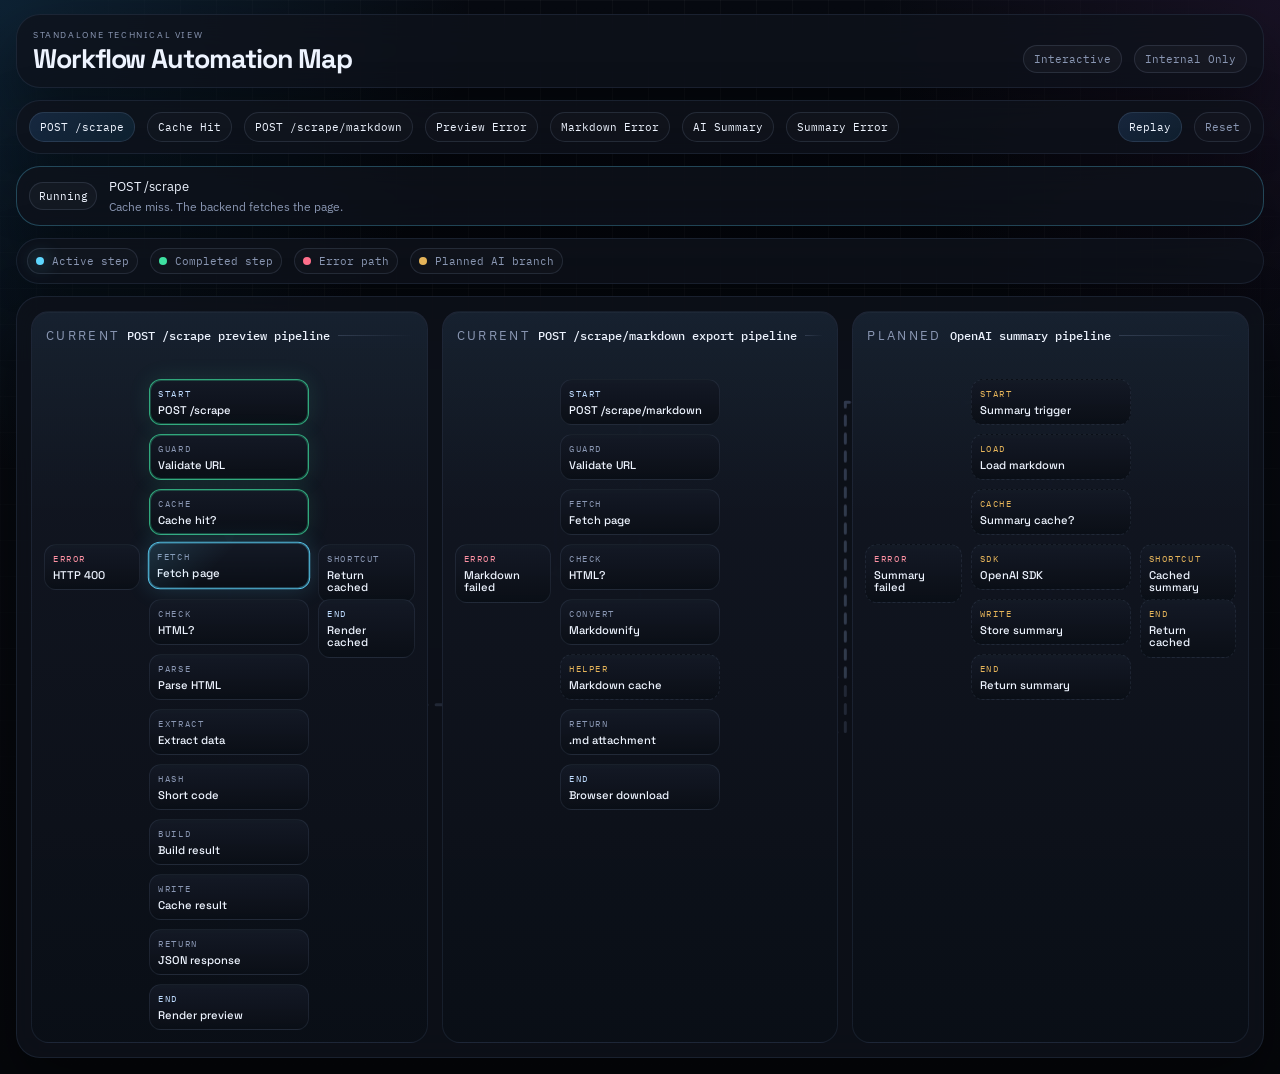
==== technical-workflow/index.html @ 8f66e0b2 "feat: add standalone technical workflow visualisation page" ====
<!DOCTYPE html>
<html lang="en">
<head>
  <meta charset="UTF-8">
  <meta name="viewport" content="width=device-width, initial-scale=1.0">
  <title>Workflow Automation Map</title>
  <link rel="preconnect" href="https://fonts.googleapis.com">
  <link rel="preconnect" href="https://fonts.gstatic.com" crossorigin>
  <link href="https://fonts.googleapis.com/css2?family=IBM+Plex+Mono:wght@400;500&family=IBM+Plex+Sans:wght@400;500;600&family=Space+Grotesk:wght@500;700&display=swap" rel="stylesheet">
  <link rel="stylesheet" href="./workflow.css">
</head>
<body>
  <div class="page-shell">
    <header class="page-header">
      <div>
        <p class="eyebrow">Standalone technical view</p>
        <h1>Workflow Automation Map</h1>
      </div>
      <div class="header-chips">
        <span class="header-chip">Interactive</span>
        <span class="header-chip">Internal Only</span>
      </div>
    </header>

    <section class="control-bar">
      <div class="scenario-group">
        <button class="scenario-button is-selected" data-scenario="preview-miss">POST /scrape</button>
        <button class="scenario-button" data-scenario="preview-hit">Cache Hit</button>
        <button class="scenario-button" data-scenario="markdown-success">POST /scrape/markdown</button>
        <button class="scenario-button" data-scenario="preview-error">Preview Error</button>
        <button class="scenario-button" data-scenario="markdown-error">Markdown Error</button>
        <button class="scenario-button" data-scenario="summary-success">AI Summary</button>
        <button class="scenario-button" data-scenario="summary-error">Summary Error</button>
      </div>

      <div class="utility-group">
        <button id="replay-button" class="utility-button">Replay</button>
        <button id="reset-button" class="utility-button utility-button-muted">Reset</button>
      </div>
    </section>

    <section id="status-panel" class="status-panel" data-state="idle">
      <div class="status-pill" id="status-pill">Idle</div>
      <div class="status-copy">
        <p id="status-title">Waiting for a scenario</p>
        <p id="status-text">Run any path to watch nodes and arrows move through the pipeline.</p>
      </div>
    </section>

    <section class="legend">
      <span class="legend-item"><i class="legend-dot legend-dot-active"></i>Active step</span>
      <span class="legend-item"><i class="legend-dot legend-dot-complete"></i>Completed step</span>
      <span class="legend-item"><i class="legend-dot legend-dot-error"></i>Error path</span>
      <span class="legend-item"><i class="legend-dot legend-dot-planned"></i>Planned AI branch</span>
    </section>

    <div class="diagram-scroll">
      <section id="diagram" class="diagram">
        <svg id="arrow-layer" class="arrow-layer" aria-hidden="true">
          <defs>
            <marker id="arrowhead" markerWidth="12" markerHeight="12" refX="10" refY="6" orient="auto" markerUnits="userSpaceOnUse">
              <path d="M0,0 L12,6 L0,12 z" fill="context-stroke"></path>
            </marker>
          </defs>
        </svg>

        <section class="flow-panel">
          <div class="lane-title" style="grid-column: 1 / -1; grid-row: 1;">
            <span>Current</span>
            <strong>POST /scrape preview pipeline</strong>
          </div>

          <article id="p-request" class="node node-start" style="grid-column: 2; grid-row: 2;">
            <span class="node-tag">start</span>
            <strong>POST /scrape</strong>
          </article>
          <article id="p-validate" class="node" style="grid-column: 2; grid-row: 3;">
            <span class="node-tag">guard</span>
            <strong>Validate URL</strong>
          </article>
          <article id="p-cache" class="node" style="grid-column: 2; grid-row: 4;">
            <span class="node-tag">cache</span>
            <strong>Cache hit?</strong>
          </article>
          <article id="p-fetch" class="node" style="grid-column: 2; grid-row: 5;">
            <span class="node-tag">fetch</span>
            <strong>Fetch page</strong>
          </article>
          <article id="p-html" class="node" style="grid-column: 2; grid-row: 6;">
            <span class="node-tag">check</span>
            <strong>HTML?</strong>
          </article>
          <article id="p-parse" class="node" style="grid-column: 2; grid-row: 7;">
            <span class="node-tag">parse</span>
            <strong>Parse HTML</strong>
          </article>
          <article id="p-extract" class="node" style="grid-column: 2; grid-row: 8;">
            <span class="node-tag">extract</span>
            <strong>Extract data</strong>
          </article>
          <article id="p-code" class="node" style="grid-column: 2; grid-row: 9;">
            <span class="node-tag">hash</span>
            <strong>Short code</strong>
          </article>
          <article id="p-build" class="node" style="grid-column: 2; grid-row: 10;">
            <span class="node-tag">build</span>
            <strong>Build result</strong>
          </article>
          <article id="p-store" class="node" style="grid-column: 2; grid-row: 11;">
            <span class="node-tag">write</span>
            <strong>Cache result</strong>
          </article>
          <article id="p-response" class="node" style="grid-column: 2; grid-row: 12;">
            <span class="node-tag">return</span>
            <strong>JSON response</strong>
          </article>
          <article id="p-render" class="node node-terminal" style="grid-column: 2; grid-row: 13;">
            <span class="node-tag">end</span>
            <strong>Render preview</strong>
          </article>

          <article id="p-cached" class="node" style="grid-column: 3; grid-row: 5;">
            <span class="node-tag">shortcut</span>
            <strong>Return cached</strong>
          </article>
          <article id="p-cached-render" class="node node-terminal" style="grid-column: 3; grid-row: 6;">
            <span class="node-tag">end</span>
            <strong>Render cached</strong>
          </article>
          <article id="p-error" class="node node-error-target" style="grid-column: 1; grid-row: 5 / span 2;">
            <span class="node-tag">error</span>
            <strong>HTTP 400</strong>
          </article>
        </section>

        <section class="flow-panel">
          <div class="lane-title" style="grid-column: 1 / -1; grid-row: 1;">
            <span>Current</span>
            <strong>POST /scrape/markdown export pipeline</strong>
          </div>

          <article id="m-request" class="node node-start" style="grid-column: 2; grid-row: 2;">
            <span class="node-tag">start</span>
            <strong>POST /scrape/markdown</strong>
          </article>
          <article id="m-validate" class="node" style="grid-column: 2; grid-row: 3;">
            <span class="node-tag">guard</span>
            <strong>Validate URL</strong>
          </article>
          <article id="m-fetch" class="node" style="grid-column: 2; grid-row: 4;">
            <span class="node-tag">fetch</span>
            <strong>Fetch page</strong>
          </article>
          <article id="m-html" class="node" style="grid-column: 2; grid-row: 5;">
            <span class="node-tag">check</span>
            <strong>HTML?</strong>
          </article>
          <article id="m-convert" class="node" style="grid-column: 2; grid-row: 6;">
            <span class="node-tag">convert</span>
            <strong>Markdownify</strong>
          </article>
          <article id="m-cache" class="node node-planned" style="grid-column: 2; grid-row: 7;">
            <span class="node-tag">helper</span>
            <strong>Markdown cache</strong>
          </article>
          <article id="m-attachment" class="node" style="grid-column: 2; grid-row: 8;">
            <span class="node-tag">return</span>
            <strong>.md attachment</strong>
          </article>
          <article id="m-download" class="node node-terminal" style="grid-column: 2; grid-row: 9;">
            <span class="node-tag">end</span>
            <strong>Browser download</strong>
          </article>
          <article id="m-error" class="node node-error-target" style="grid-column: 1; grid-row: 5 / span 2;">
            <span class="node-tag">error</span>
            <strong>Markdown failed</strong>
          </article>
        </section>

        <section class="flow-panel">
          <div class="lane-title" style="grid-column: 1 / -1; grid-row: 1;">
            <span>Planned</span>
            <strong>OpenAI summary pipeline</strong>
          </div>

          <article id="s-request" class="node node-start node-planned" style="grid-column: 2; grid-row: 2;">
            <span class="node-tag">start</span>
            <strong>Summary trigger</strong>
          </article>
          <article id="s-load" class="node node-planned" style="grid-column: 2; grid-row: 3;">
            <span class="node-tag">load</span>
            <strong>Load markdown</strong>
          </article>
          <article id="s-cache" class="node node-planned" style="grid-column: 2; grid-row: 4;">
            <span class="node-tag">cache</span>
            <strong>Summary cache?</strong>
          </article>
          <article id="s-openai" class="node node-planned" style="grid-column: 2; grid-row: 5;">
            <span class="node-tag">sdk</span>
            <strong>OpenAI SDK</strong>
          </article>
          <article id="s-store" class="node node-planned" style="grid-column: 2; grid-row: 6;">
            <span class="node-tag">write</span>
            <strong>Store summary</strong>
          </article>
          <article id="s-summary" class="node node-terminal node-planned" style="grid-column: 2; grid-row: 7;">
            <span class="node-tag">end</span>
            <strong>Return summary</strong>
          </article>

          <article id="s-cached" class="node node-planned" style="grid-column: 3; grid-row: 5;">
            <span class="node-tag">shortcut</span>
            <strong>Cached summary</strong>
          </article>
          <article id="s-cached-return" class="node node-terminal node-planned" style="grid-column: 3; grid-row: 6;">
            <span class="node-tag">end</span>
            <strong>Return cached</strong>
          </article>
          <article id="s-error" class="node node-error-target node-planned" style="grid-column: 1; grid-row: 5 / span 2;">
            <span class="node-tag">error</span>
            <strong>Summary failed</strong>
          </article>
        </section>
      </section>
    </div>
  </div>

  <script src="./workflow.js"></script>
</body>
</html>
---- technical-workflow/workflow.css ----
:root {
  color-scheme: dark;
  --bg: #05070b;
  --bg-soft: rgba(15, 19, 28, 0.78);
  --panel: rgba(12, 16, 24, 0.84);
  --panel-strong: rgba(17, 22, 34, 0.96);
  --line: rgba(103, 125, 167, 0.16);
  --text: #eef4ff;
  --muted: #8a97b3;
  --active: #5fd8ff;
  --complete: #3fe2a2;
  --error: #ff6f8b;
  --planned: #e5b45a;
  --shadow: 0 28px 60px rgba(0, 0, 0, 0.42);
}

* {
  box-sizing: border-box;
}

html,
body {
  margin: 0;
  min-height: 100%;
}

body {
  font-family: "IBM Plex Sans", "Segoe UI", sans-serif;
  font-size: 13px;
  background:
    radial-gradient(circle at top left, rgba(26, 79, 116, 0.35), transparent 28%),
    radial-gradient(circle at top right, rgba(84, 45, 103, 0.22), transparent 24%),
    linear-gradient(180deg, #070a11 0%, #05070b 100%);
  color: var(--text);
}

body::before {
  content: "";
  position: fixed;
  inset: 0;
  background-image:
    linear-gradient(rgba(255, 255, 255, 0.03) 1px, transparent 1px),
    linear-gradient(90deg, rgba(255, 255, 255, 0.03) 1px, transparent 1px);
  background-size: 36px 36px;
  mask-image: radial-gradient(circle at center, black 58%, transparent 100%);
  pointer-events: none;
}

.page-shell {
  position: relative;
  z-index: 1;
  max-width: 1380px;
  margin: 0 auto;
  min-height: 100vh;
  display: grid;
  grid-template-rows: auto auto auto auto auto;
  gap: 12px;
  padding: 14px 16px 16px;
}

.page-header,
.control-bar,
.status-panel,
.legend,
.diagram-scroll {
  border: 1px solid var(--line);
  border-radius: 24px;
  background: var(--bg-soft);
  box-shadow: var(--shadow);
  backdrop-filter: blur(18px);
}

.page-header {
  display: flex;
  align-items: flex-end;
  justify-content: space-between;
  gap: 18px;
  padding: 14px 16px;
}

.eyebrow,
.lane-title span,
.node-tag {
  text-transform: uppercase;
  letter-spacing: 0.18em;
  color: var(--muted);
}

.eyebrow {
  margin: 0 0 6px;
  font-size: 0.56rem;
}

.page-header h1 {
  margin: 0;
  font-size: clamp(1.25rem, 2.1vw, 2.05rem);
  line-height: 1;
  font-family: "Space Grotesk", "IBM Plex Sans", sans-serif;
  letter-spacing: -0.04em;
}

.header-chips,
.scenario-group,
.utility-group,
.legend {
  display: flex;
  flex-wrap: wrap;
  gap: 12px;
}

.header-chip,
.scenario-button,
.utility-button,
.legend-item,
.status-pill {
  border: 1px solid rgba(134, 150, 183, 0.18);
  border-radius: 999px;
}

.header-chip {
  padding: 6px 10px;
  color: var(--muted);
  background: rgba(255, 255, 255, 0.03);
  font-size: 0.7rem;
  font-family: "IBM Plex Mono", monospace;
}

.control-bar {
  padding: 11px 12px;
  display: flex;
  align-items: center;
  justify-content: space-between;
  gap: 12px;
}

.scenario-button,
.utility-button {
  appearance: none;
  cursor: pointer;
  color: var(--text);
  background: rgba(255, 255, 255, 0.02);
  padding: 7px 10px;
  font-family: "IBM Plex Mono", monospace;
  font-size: 0.7rem;
  transition: transform 180ms ease, border-color 180ms ease, box-shadow 180ms ease, background 180ms ease;
}

.scenario-button:hover,
.utility-button:hover,
.scenario-button:focus-visible,
.utility-button:focus-visible {
  transform: translateY(-1px);
  border-color: rgba(95, 216, 255, 0.55);
  box-shadow: 0 0 0 1px rgba(95, 216, 255, 0.26) inset;
  outline: none;
}

.scenario-button.is-selected,
.utility-button:not(.utility-button-muted) {
  background: linear-gradient(135deg, rgba(52, 109, 174, 0.24), rgba(22, 74, 104, 0.28));
}

.utility-button-muted {
  color: var(--muted);
}

.status-panel {
  padding: 11px 12px;
  display: flex;
  align-items: center;
  gap: 12px;
}

.status-panel[data-state="running"] {
  border-color: rgba(95, 216, 255, 0.28);
}

.status-panel[data-state="complete"] {
  border-color: rgba(63, 226, 162, 0.28);
}

.status-panel[data-state="error"] {
  border-color: rgba(255, 111, 139, 0.28);
}

.status-pill {
  min-width: 68px;
  padding: 6px 8px;
  text-align: center;
  font-size: 0.7rem;
  background: rgba(255, 255, 255, 0.03);
  font-family: "IBM Plex Mono", monospace;
}

.status-copy p {
  margin: 0;
  font-size: 0.8rem;
}

.status-copy p + p {
  margin-top: 4px;
  color: var(--muted);
  font-size: 0.74rem;
}

.legend {
  padding: 9px 10px;
}

.legend-item {
  display: inline-flex;
  align-items: center;
  gap: 8px;
  padding: 5px 8px;
  color: var(--muted);
  background: rgba(255, 255, 255, 0.02);
  font-size: 0.68rem;
  font-family: "IBM Plex Mono", monospace;
}

.legend-dot {
  width: 8px;
  height: 8px;
  border-radius: 999px;
  display: inline-block;
}

.legend-dot-active {
  background: var(--active);
  box-shadow: 0 0 18px rgba(95, 216, 255, 0.7);
}

.legend-dot-complete {
  background: var(--complete);
}

.legend-dot-error {
  background: var(--error);
}

.legend-dot-planned {
  background: var(--planned);
}

.diagram-scroll {
  overflow-x: hidden;
  overflow-y: auto;
  padding: 10px;
}

.diagram {
  position: relative;
  min-width: 0;
  width: 100%;
  display: grid;
  grid-template-columns: repeat(3, minmax(0, 1fr));
  gap: 14px;
  padding: 4px;
  align-items: start;
}

.arrow-layer {
  position: absolute;
  inset: 0;
  width: 100%;
  height: 100%;
  overflow: visible;
  pointer-events: none;
}

.flow-panel {
  position: relative;
  display: grid;
  grid-template-columns: minmax(88px, 0.72fr) minmax(160px, 1fr) minmax(88px, 0.72fr);
  grid-auto-rows: 46px;
  gap: 9px;
  align-items: start;
  padding: 12px;
  border: 1px solid rgba(103, 125, 167, 0.14);
  border-radius: 18px;
  background:
    linear-gradient(180deg, rgba(19, 24, 37, 0.92), rgba(10, 14, 22, 0.96)),
    var(--panel);
  box-shadow: inset 0 1px 0 rgba(255, 255, 255, 0.03);
  min-height: 100%;
}

.flow-panel::before {
  content: "";
  position: absolute;
  inset: 0;
  border-radius: inherit;
  background: linear-gradient(180deg, rgba(95, 216, 255, 0.05), transparent 28%);
  pointer-events: none;
}

.lane-title {
  display: flex;
  align-items: center;
  gap: 8px;
  padding: 0 2px;
  position: relative;
  z-index: 1;
  min-height: 24px;
}

.lane-title strong {
  font-size: 0.72rem;
  font-family: "IBM Plex Mono", monospace;
  font-weight: 500;
}

.lane-title::after {
  content: "";
  flex: 1;
  height: 1px;
  background: linear-gradient(90deg, rgba(135, 153, 187, 0.24), transparent);
}

.node {
  position: relative;
  padding: 8px 8px;
  border: 1px solid rgba(109, 126, 157, 0.16);
  border-radius: 12px;
  background:
    linear-gradient(180deg, rgba(21, 27, 40, 0.88), rgba(10, 14, 22, 0.96)),
    var(--panel);
  overflow: hidden;
  display: flex;
  flex-direction: column;
  justify-content: center;
  transition:
    transform 220ms ease,
    border-color 220ms ease,
    box-shadow 220ms ease,
    background 220ms ease,
    opacity 220ms ease;
  z-index: 1;
}

.node::before {
  content: "";
  position: absolute;
  inset: 0;
  background: linear-gradient(135deg, rgba(95, 216, 255, 0.14), transparent 44%);
  opacity: 0;
  transition: opacity 220ms ease;
}

.node strong {
  display: block;
  margin-top: 5px;
  font-size: 0.7rem;
  line-height: 1.12;
  font-family: "Space Grotesk", "IBM Plex Sans", sans-serif;
  font-weight: 500;
}

.node-tag {
  font-size: 0.54rem;
  font-family: "IBM Plex Mono", monospace;
}

.node-start .node-tag,
.node-terminal .node-tag {
  color: #bfdcff;
}

.node-planned .node-tag {
  color: var(--planned);
}

.node-planned {
  border-style: dashed;
}

.node-error-target .node-tag {
  color: #ff92a4;
}

.node.is-active {
  transform: translateY(-2px) scale(1.015);
  border-color: rgba(95, 216, 255, 0.9);
  box-shadow:
    0 0 0 1px rgba(95, 216, 255, 0.34) inset,
    0 0 22px rgba(95, 216, 255, 0.18);
}

.node.is-active::before {
  opacity: 1;
}

.node.is-complete {
  border-color: rgba(63, 226, 162, 0.72);
  box-shadow:
    0 0 0 1px rgba(63, 226, 162, 0.26) inset,
    0 0 22px rgba(63, 226, 162, 0.12);
}

.node.is-error {
  border-color: rgba(255, 111, 139, 0.9);
  box-shadow:
    0 0 0 1px rgba(255, 111, 139, 0.28) inset,
    0 0 26px rgba(255, 111, 139, 0.18);
}

.node.is-terminal {
  animation: terminal-pulse 1200ms ease 1;
}

.arrow {
  fill: none;
  stroke: rgba(109, 126, 157, 0.24);
  stroke-width: 3;
  stroke-linecap: round;
  stroke-linejoin: round;
  marker-end: url(#arrowhead);
  transition: stroke 220ms ease, opacity 220ms ease;
  opacity: 0.92;
}

.arrow.arrow-dashed {
  stroke-dasharray: 9 9;
}

.arrow.is-active {
  stroke: var(--active);
  animation: flow 900ms linear infinite;
  filter: drop-shadow(0 0 10px rgba(95, 216, 255, 0.45));
  opacity: 1;
}

.arrow.is-complete {
  stroke: var(--complete);
  stroke-dasharray: none;
  opacity: 1;
}

.arrow.is-error {
  stroke: var(--error);
  animation: flow 700ms linear infinite;
  opacity: 1;
}

@keyframes flow {
  from {
    stroke-dasharray: 10 12;
    stroke-dashoffset: 24;
  }

  to {
    stroke-dasharray: 10 12;
    stroke-dashoffset: 0;
  }
}

@keyframes terminal-pulse {
  0% {
    box-shadow: 0 0 0 0 rgba(95, 216, 255, 0.36);
  }

  40% {
    box-shadow: 0 0 0 18px rgba(95, 216, 255, 0);
  }

  100% {
    box-shadow: 0 0 0 0 rgba(95, 216, 255, 0);
  }
}

@media (max-width: 980px) {
  .page-shell {
    padding: 18px 14px 24px;
    grid-template-rows: auto auto auto auto auto;
  }

  .page-header,
  .control-bar,
  .status-panel {
    flex-direction: column;
    align-items: flex-start;
  }

  .diagram-scroll {
    overflow-x: auto;
  }

  .diagram {
    min-width: 1040px;
  }
}
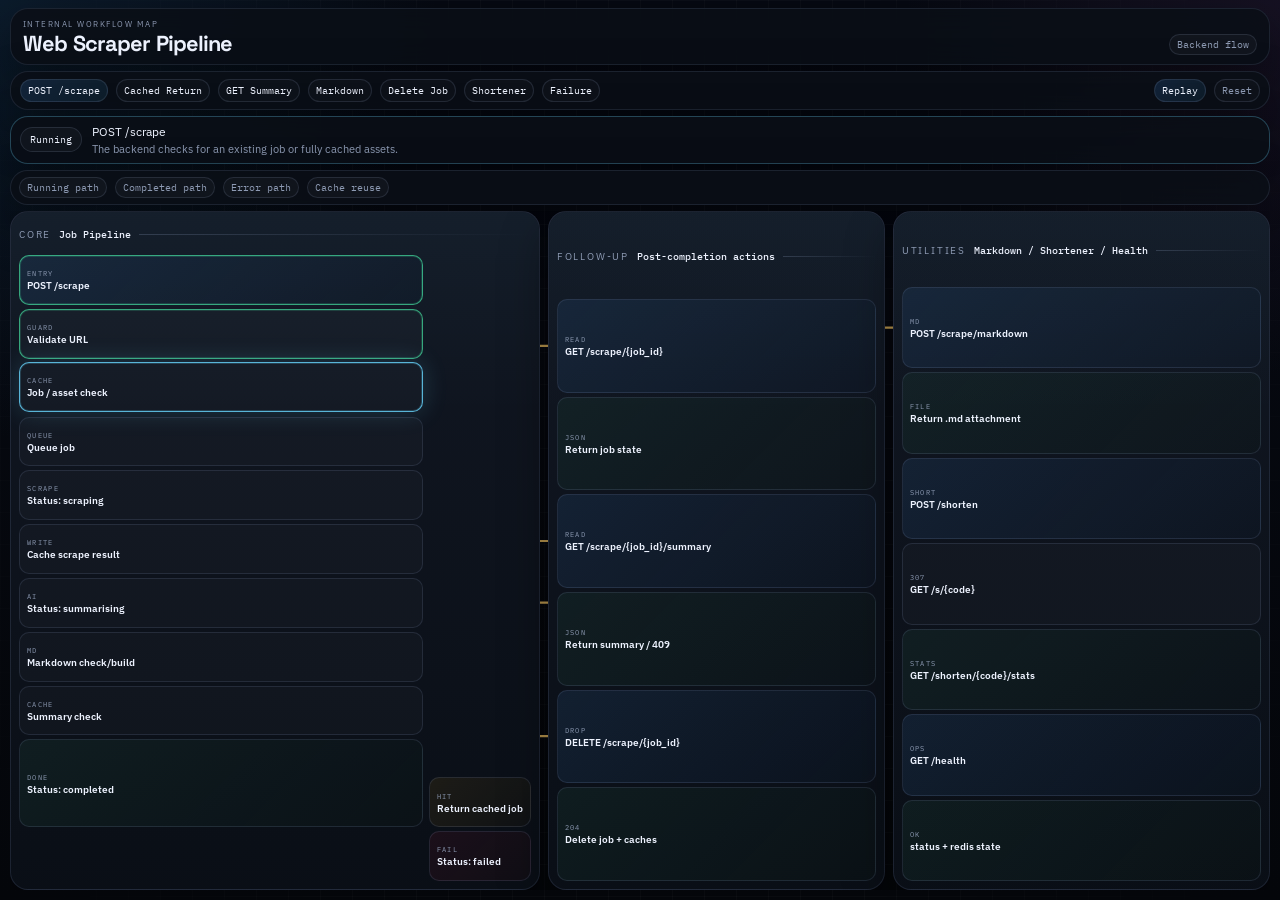
==== commit e260c7ca: "refactor: workflow map with current scrape pipelien" ====
--- a/technical-workflow/index.html
+++ b/technical-workflow/index.html
@@ -3,7 +3,7 @@
 <head>
   <meta charset="UTF-8">
   <meta name="viewport" content="width=device-width, initial-scale=1.0">
-  <title>Workflow Automation Map</title>
+  <title>Technical Workflow Map</title>
   <link rel="preconnect" href="https://fonts.googleapis.com">
   <link rel="preconnect" href="https://fonts.gstatic.com" crossorigin>
   <link href="https://fonts.googleapis.com/css2?family=IBM+Plex+Mono:wght@400;500&family=IBM+Plex+Sans:wght@400;500;600&family=Space+Grotesk:wght@500;700&display=swap" rel="stylesheet">
@@ -13,24 +13,23 @@
   <div class="page-shell">
     <header class="page-header">
       <div>
-        <p class="eyebrow">Standalone technical view</p>
-        <h1>Workflow Automation Map</h1>
+        <p class="eyebrow">Internal workflow map</p>
+        <h1>Web Scraper Pipeline</h1>
       </div>
       <div class="header-chips">
-        <span class="header-chip">Interactive</span>
-        <span class="header-chip">Internal Only</span>
+        <span class="header-chip">Backend flow</span>
       </div>
     </header>
 
     <section class="control-bar">
       <div class="scenario-group">
-        <button class="scenario-button is-selected" data-scenario="preview-miss">POST /scrape</button>
-        <button class="scenario-button" data-scenario="preview-hit">Cache Hit</button>
-        <button class="scenario-button" data-scenario="markdown-success">POST /scrape/markdown</button>
-        <button class="scenario-button" data-scenario="preview-error">Preview Error</button>
-        <button class="scenario-button" data-scenario="markdown-error">Markdown Error</button>
-        <button class="scenario-button" data-scenario="summary-success">AI Summary</button>
-        <button class="scenario-button" data-scenario="summary-error">Summary Error</button>
+        <button class="scenario-button is-selected" data-scenario="scrape-queued">POST /scrape</button>
+        <button class="scenario-button" data-scenario="scrape-cached">Cached Return</button>
+        <button class="scenario-button" data-scenario="job-summary">GET Summary</button>
+        <button class="scenario-button" data-scenario="markdown-export">Markdown</button>
+        <button class="scenario-button" data-scenario="delete-job">Delete Job</button>
+        <button class="scenario-button" data-scenario="shortener">Shortener</button>
+        <button class="scenario-button" data-scenario="scrape-failed">Failure</button>
       </div>
 
       <div class="utility-group">
@@ -43,186 +42,155 @@
       <div class="status-pill" id="status-pill">Idle</div>
       <div class="status-copy">
         <p id="status-title">Waiting for a scenario</p>
-        <p id="status-text">Run any path to watch nodes and arrows move through the pipeline.</p>
+        <p id="status-text">Select a backend path to animate nodes and connector states.</p>
       </div>
     </section>
 
     <section class="legend">
-      <span class="legend-item"><i class="legend-dot legend-dot-active"></i>Active step</span>
-      <span class="legend-item"><i class="legend-dot legend-dot-complete"></i>Completed step</span>
+      <span class="legend-item"><i class="legend-dot legend-dot-active"></i>Running path</span>
+      <span class="legend-item"><i class="legend-dot legend-dot-complete"></i>Completed path</span>
       <span class="legend-item"><i class="legend-dot legend-dot-error"></i>Error path</span>
-      <span class="legend-item"><i class="legend-dot legend-dot-planned"></i>Planned AI branch</span>
+      <span class="legend-item"><i class="legend-dot legend-dot-cache"></i>Cache reuse</span>
     </section>
 
-    <div class="diagram-scroll">
-      <section id="diagram" class="diagram">
-        <svg id="arrow-layer" class="arrow-layer" aria-hidden="true">
-          <defs>
-            <marker id="arrowhead" markerWidth="12" markerHeight="12" refX="10" refY="6" orient="auto" markerUnits="userSpaceOnUse">
-              <path d="M0,0 L12,6 L0,12 z" fill="context-stroke"></path>
-            </marker>
-          </defs>
-        </svg>
+    <section id="diagram" class="diagram">
+      <svg id="arrow-layer" class="arrow-layer" aria-hidden="true">
+        <defs>
+          <marker id="arrowhead" markerWidth="10" markerHeight="10" refX="8" refY="5" orient="auto" markerUnits="userSpaceOnUse">
+            <path d="M0,0 L10,5 L0,10 z" fill="context-stroke"></path>
+          </marker>
+        </defs>
+      </svg>
 
-        <section class="flow-panel">
-          <div class="lane-title" style="grid-column: 1 / -1; grid-row: 1;">
-            <span>Current</span>
-            <strong>POST /scrape preview pipeline</strong>
-          </div>
+      <section class="flow-panel flow-panel-main">
+        <div class="lane-title">
+          <span>Core</span>
+          <strong>Job Pipeline</strong>
+        </div>
 
-          <article id="p-request" class="node node-start" style="grid-column: 2; grid-row: 2;">
-            <span class="node-tag">start</span>
-            <strong>POST /scrape</strong>
-          </article>
-          <article id="p-validate" class="node" style="grid-column: 2; grid-row: 3;">
-            <span class="node-tag">guard</span>
-            <strong>Validate URL</strong>
-          </article>
-          <article id="p-cache" class="node" style="grid-column: 2; grid-row: 4;">
-            <span class="node-tag">cache</span>
-            <strong>Cache hit?</strong>
-          </article>
-          <article id="p-fetch" class="node" style="grid-column: 2; grid-row: 5;">
-            <span class="node-tag">fetch</span>
-            <strong>Fetch page</strong>
-          </article>
-          <article id="p-html" class="node" style="grid-column: 2; grid-row: 6;">
-            <span class="node-tag">check</span>
-            <strong>HTML?</strong>
-          </article>
-          <article id="p-parse" class="node" style="grid-column: 2; grid-row: 7;">
-            <span class="node-tag">parse</span>
-            <strong>Parse HTML</strong>
-          </article>
-          <article id="p-extract" class="node" style="grid-column: 2; grid-row: 8;">
-            <span class="node-tag">extract</span>
-            <strong>Extract data</strong>
-          </article>
-          <article id="p-code" class="node" style="grid-column: 2; grid-row: 9;">
-            <span class="node-tag">hash</span>
-            <strong>Short code</strong>
-          </article>
-          <article id="p-build" class="node" style="grid-column: 2; grid-row: 10;">
-            <span class="node-tag">build</span>
-            <strong>Build result</strong>
-          </article>
-          <article id="p-store" class="node" style="grid-column: 2; grid-row: 11;">
-            <span class="node-tag">write</span>
-            <strong>Cache result</strong>
-          </article>
-          <article id="p-response" class="node" style="grid-column: 2; grid-row: 12;">
-            <span class="node-tag">return</span>
-            <strong>JSON response</strong>
-          </article>
-          <article id="p-render" class="node node-terminal" style="grid-column: 2; grid-row: 13;">
-            <span class="node-tag">end</span>
-            <strong>Render preview</strong>
-          </article>
+        <article id="j-submit" class="node node-start">
+          <span class="node-tag">entry</span>
+          <strong>POST /scrape</strong>
+        </article>
+        <article id="j-validate" class="node">
+          <span class="node-tag">guard</span>
+          <strong>Validate URL</strong>
+        </article>
+        <article id="j-check" class="node">
+          <span class="node-tag">cache</span>
+          <strong>Job / asset check</strong>
+        </article>
+        <article id="j-queue" class="node">
+          <span class="node-tag">queue</span>
+          <strong>Queue job</strong>
+        </article>
+        <article id="j-crawl" class="node">
+          <span class="node-tag">scrape</span>
+          <strong>Status: scraping</strong>
+        </article>
+        <article id="j-result" class="node">
+          <span class="node-tag">write</span>
+          <strong>Cache scrape result</strong>
+        </article>
+        <article id="j-summary" class="node">
+          <span class="node-tag">ai</span>
+          <strong>Status: summarising</strong>
+        </article>
+        <article id="j-markdown" class="node">
+          <span class="node-tag">md</span>
+          <strong>Markdown check/build</strong>
+        </article>
+        <article id="j-summary-cache" class="node">
+          <span class="node-tag">cache</span>
+          <strong>Summary check</strong>
+        </article>
+        <article id="j-complete" class="node node-terminal">
+          <span class="node-tag">done</span>
+          <strong>Status: completed</strong>
+        </article>
 
-          <article id="p-cached" class="node" style="grid-column: 3; grid-row: 5;">
-            <span class="node-tag">shortcut</span>
-            <strong>Return cached</strong>
-          </article>
-          <article id="p-cached-render" class="node node-terminal" style="grid-column: 3; grid-row: 6;">
-            <span class="node-tag">end</span>
-            <strong>Render cached</strong>
-          </article>
-          <article id="p-error" class="node node-error-target" style="grid-column: 1; grid-row: 5 / span 2;">
-            <span class="node-tag">error</span>
-            <strong>HTTP 400</strong>
-          </article>
-        </section>
+        <article id="j-cached" class="node node-cache">
+          <span class="node-tag">hit</span>
+          <strong>Return cached job</strong>
+        </article>
+        <article id="j-failed" class="node node-error-target">
+          <span class="node-tag">fail</span>
+          <strong>Status: failed</strong>
+        </article>
+      </section>
 
-        <section class="flow-panel">
-          <div class="lane-title" style="grid-column: 1 / -1; grid-row: 1;">
-            <span>Current</span>
-            <strong>POST /scrape/markdown export pipeline</strong>
-          </div>
+      <section class="flow-panel flow-panel-side">
+        <div class="lane-title">
+          <span>Follow-up</span>
+          <strong>Post-completion actions</strong>
+        </div>
 
-          <article id="m-request" class="node node-start" style="grid-column: 2; grid-row: 2;">
-            <span class="node-tag">start</span>
-            <strong>POST /scrape/markdown</strong>
-          </article>
-          <article id="m-validate" class="node" style="grid-column: 2; grid-row: 3;">
-            <span class="node-tag">guard</span>
-            <strong>Validate URL</strong>
-          </article>
-          <article id="m-fetch" class="node" style="grid-column: 2; grid-row: 4;">
-            <span class="node-tag">fetch</span>
-            <strong>Fetch page</strong>
-          </article>
-          <article id="m-html" class="node" style="grid-column: 2; grid-row: 5;">
-            <span class="node-tag">check</span>
-            <strong>HTML?</strong>
-          </article>
-          <article id="m-convert" class="node" style="grid-column: 2; grid-row: 6;">
-            <span class="node-tag">convert</span>
-            <strong>Markdownify</strong>
-          </article>
-          <article id="m-cache" class="node node-planned" style="grid-column: 2; grid-row: 7;">
-            <span class="node-tag">helper</span>
-            <strong>Markdown cache</strong>
-          </article>
-          <article id="m-attachment" class="node" style="grid-column: 2; grid-row: 8;">
-            <span class="node-tag">return</span>
-            <strong>.md attachment</strong>
-          </article>
-          <article id="m-download" class="node node-terminal" style="grid-column: 2; grid-row: 9;">
-            <span class="node-tag">end</span>
-            <strong>Browser download</strong>
-          </article>
-          <article id="m-error" class="node node-error-target" style="grid-column: 1; grid-row: 5 / span 2;">
-            <span class="node-tag">error</span>
-            <strong>Markdown failed</strong>
-          </article>
-        </section>
+        <article id="q-job" class="node node-start">
+          <span class="node-tag">read</span>
+          <strong>GET /scrape/{job_id}</strong>
+        </article>
+        <article id="q-job-return" class="node node-terminal">
+          <span class="node-tag">json</span>
+          <strong>Return job state</strong>
+        </article>
 
-        <section class="flow-panel">
-          <div class="lane-title" style="grid-column: 1 / -1; grid-row: 1;">
-            <span>Planned</span>
-            <strong>OpenAI summary pipeline</strong>
-          </div>
+        <article id="q-summary" class="node node-start">
+          <span class="node-tag">read</span>
+          <strong>GET /scrape/{job_id}/summary</strong>
+        </article>
+        <article id="q-summary-return" class="node node-terminal">
+          <span class="node-tag">json</span>
+          <strong>Return summary / 409</strong>
+        </article>
 
-          <article id="s-request" class="node node-start node-planned" style="grid-column: 2; grid-row: 2;">
-            <span class="node-tag">start</span>
-            <strong>Summary trigger</strong>
-          </article>
-          <article id="s-load" class="node node-planned" style="grid-column: 2; grid-row: 3;">
-            <span class="node-tag">load</span>
-            <strong>Load markdown</strong>
-          </article>
-          <article id="s-cache" class="node node-planned" style="grid-column: 2; grid-row: 4;">
-            <span class="node-tag">cache</span>
-            <strong>Summary cache?</strong>
-          </article>
-          <article id="s-openai" class="node node-planned" style="grid-column: 2; grid-row: 5;">
-            <span class="node-tag">sdk</span>
-            <strong>OpenAI SDK</strong>
-          </article>
-          <article id="s-store" class="node node-planned" style="grid-column: 2; grid-row: 6;">
-            <span class="node-tag">write</span>
-            <strong>Store summary</strong>
-          </article>
-          <article id="s-summary" class="node node-terminal node-planned" style="grid-column: 2; grid-row: 7;">
-            <span class="node-tag">end</span>
-            <strong>Return summary</strong>
-          </article>
+        <article id="q-delete" class="node node-start">
+          <span class="node-tag">drop</span>
+          <strong>DELETE /scrape/{job_id}</strong>
+        </article>
+        <article id="q-delete-return" class="node node-terminal">
+          <span class="node-tag">204</span>
+          <strong>Delete job + caches</strong>
+        </article>
+      </section>
 
-          <article id="s-cached" class="node node-planned" style="grid-column: 3; grid-row: 5;">
-            <span class="node-tag">shortcut</span>
-            <strong>Cached summary</strong>
-          </article>
-          <article id="s-cached-return" class="node node-terminal node-planned" style="grid-column: 3; grid-row: 6;">
-            <span class="node-tag">end</span>
-            <strong>Return cached</strong>
-          </article>
-          <article id="s-error" class="node node-error-target node-planned" style="grid-column: 1; grid-row: 5 / span 2;">
-            <span class="node-tag">error</span>
-            <strong>Summary failed</strong>
-          </article>
-        </section>
+      <section class="flow-panel flow-panel-side">
+        <div class="lane-title">
+          <span>Utilities</span>
+          <strong>Markdown / Shortener / Health</strong>
+        </div>
+
+        <article id="u-markdown" class="node node-start">
+          <span class="node-tag">md</span>
+          <strong>POST /scrape/markdown</strong>
+        </article>
+        <article id="u-markdown-return" class="node node-terminal">
+          <span class="node-tag">file</span>
+          <strong>Return .md attachment</strong>
+        </article>
+
+        <article id="u-shorten" class="node node-start">
+          <span class="node-tag">short</span>
+          <strong>POST /shorten</strong>
+        </article>
+        <article id="u-redirect" class="node">
+          <span class="node-tag">307</span>
+          <strong>GET /s/{code}</strong>
+        </article>
+        <article id="u-stats" class="node node-terminal">
+          <span class="node-tag">stats</span>
+          <strong>GET /shorten/{code}/stats</strong>
+        </article>
+
+        <article id="u-health" class="node node-start">
+          <span class="node-tag">ops</span>
+          <strong>GET /health</strong>
+        </article>
+        <article id="u-health-return" class="node node-terminal">
+          <span class="node-tag">ok</span>
+          <strong>status + redis state</strong>
+        </article>
       </section>
-    </div>
+    </section>
   </div>
 
   <script src="./workflow.js"></script>
--- a/technical-workflow/workflow.css
+++ b/technical-workflow/workflow.css
@@ -1,17 +1,16 @@
 :root {
   color-scheme: dark;
   --bg: #05070b;
-  --bg-soft: rgba(15, 19, 28, 0.78);
-  --panel: rgba(12, 16, 24, 0.84);
-  --panel-strong: rgba(17, 22, 34, 0.96);
-  --line: rgba(103, 125, 167, 0.16);
-  --text: #eef4ff;
-  --muted: #8a97b3;
-  --active: #5fd8ff;
-  --complete: #3fe2a2;
-  --error: #ff6f8b;
-  --planned: #e5b45a;
-  --shadow: 0 28px 60px rgba(0, 0, 0, 0.42);
+  --bg-soft: rgba(11, 15, 23, 0.9);
+  --panel: rgba(14, 18, 28, 0.92);
+  --line: rgba(111, 129, 167, 0.18);
+  --text: #eef3ff;
+  --muted: #8d9ab3;
+  --active: #68d7ff;
+  --complete: #44dd9f;
+  --error: #ff728f;
+  --cache: #d7ae5a;
+  --shadow: 0 20px 48px rgba(0, 0, 0, 0.38);
 }
 
 * {
@@ -21,16 +20,17 @@
 html,
 body {
   margin: 0;
-  min-height: 100%;
+  height: 100%;
+  overflow: hidden;
 }
 
 body {
   font-family: "IBM Plex Sans", "Segoe UI", sans-serif;
-  font-size: 13px;
+  font-size: 10px;
   background:
-    radial-gradient(circle at top left, rgba(26, 79, 116, 0.35), transparent 28%),
-    radial-gradient(circle at top right, rgba(84, 45, 103, 0.22), transparent 24%),
-    linear-gradient(180deg, #070a11 0%, #05070b 100%);
+    radial-gradient(circle at top left, rgba(26, 79, 116, 0.26), transparent 28%),
+    radial-gradient(circle at top right, rgba(92, 54, 107, 0.18), transparent 24%),
+    linear-gradient(180deg, #060912 0%, #04060a 100%);
   color: var(--text);
 }
 
@@ -39,43 +39,43 @@
   position: fixed;
   inset: 0;
   background-image:
-    linear-gradient(rgba(255, 255, 255, 0.03) 1px, transparent 1px),
-    linear-gradient(90deg, rgba(255, 255, 255, 0.03) 1px, transparent 1px);
-  background-size: 36px 36px;
-  mask-image: radial-gradient(circle at center, black 58%, transparent 100%);
+    linear-gradient(rgba(255, 255, 255, 0.025) 1px, transparent 1px),
+    linear-gradient(90deg, rgba(255, 255, 255, 0.025) 1px, transparent 1px);
+  background-size: 32px 32px;
+  mask-image: radial-gradient(circle at center, black 62%, transparent 100%);
   pointer-events: none;
 }
 
 .page-shell {
   position: relative;
   z-index: 1;
-  max-width: 1380px;
+  max-width: 1460px;
+  height: 100vh;
   margin: 0 auto;
-  min-height: 100vh;
   display: grid;
-  grid-template-rows: auto auto auto auto auto;
-  gap: 12px;
-  padding: 14px 16px 16px;
+  grid-template-rows: auto auto auto auto minmax(0, 1fr);
+  gap: 6px;
+  padding: 8px 10px 10px;
 }
 
 .page-header,
 .control-bar,
 .status-panel,
 .legend,
-.diagram-scroll {
+.flow-panel {
   border: 1px solid var(--line);
-  border-radius: 24px;
+  border-radius: 18px;
   background: var(--bg-soft);
   box-shadow: var(--shadow);
-  backdrop-filter: blur(18px);
+  backdrop-filter: blur(14px);
 }
 
 .page-header {
   display: flex;
-  align-items: flex-end;
+  align-items: end;
   justify-content: space-between;
-  gap: 18px;
-  padding: 14px 16px;
+  gap: 12px;
+  padding: 9px 12px;
 }
 
 .eyebrow,
@@ -87,16 +87,16 @@
 }
 
 .eyebrow {
-  margin: 0 0 6px;
-  font-size: 0.56rem;
+  margin: 0 0 4px;
+  font-size: 0.52rem;
 }
 
 .page-header h1 {
   margin: 0;
-  font-size: clamp(1.25rem, 2.1vw, 2.05rem);
+  font-size: clamp(0.96rem, 1.7vw, 1.4rem);
   line-height: 1;
+  letter-spacing: -0.04em;
   font-family: "Space Grotesk", "IBM Plex Sans", sans-serif;
-  letter-spacing: -0.04em;
 }
 
 .header-chips,
@@ -105,7 +105,7 @@
 .legend {
   display: flex;
   flex-wrap: wrap;
-  gap: 12px;
+  gap: 8px;
 }
 
 .header-chip,
@@ -113,24 +113,25 @@
 .utility-button,
 .legend-item,
 .status-pill {
-  border: 1px solid rgba(134, 150, 183, 0.18);
+  border: 1px solid rgba(136, 151, 183, 0.18);
   border-radius: 999px;
 }
 
-.header-chip {
-  padding: 6px 10px;
+.header-chip,
+.legend-item {
+  padding: 3px 7px;
   color: var(--muted);
   background: rgba(255, 255, 255, 0.03);
-  font-size: 0.7rem;
   font-family: "IBM Plex Mono", monospace;
+  font-size: 0.64rem;
 }
 
 .control-bar {
-  padding: 11px 12px;
+  padding: 7px 9px;
   display: flex;
   align-items: center;
   justify-content: space-between;
-  gap: 12px;
+  gap: 10px;
 }
 
 .scenario-button,
@@ -139,10 +140,10 @@
   cursor: pointer;
   color: var(--text);
   background: rgba(255, 255, 255, 0.02);
-  padding: 7px 10px;
+  padding: 4px 7px;
   font-family: "IBM Plex Mono", monospace;
-  font-size: 0.7rem;
-  transition: transform 180ms ease, border-color 180ms ease, box-shadow 180ms ease, background 180ms ease;
+  font-size: 0.64rem;
+  transition: transform 160ms ease, border-color 160ms ease, box-shadow 160ms ease, background 160ms ease;
 }
 
 .scenario-button:hover,
@@ -150,14 +151,14 @@
 .scenario-button:focus-visible,
 .utility-button:focus-visible {
   transform: translateY(-1px);
-  border-color: rgba(95, 216, 255, 0.55);
-  box-shadow: 0 0 0 1px rgba(95, 216, 255, 0.26) inset;
+  border-color: rgba(104, 215, 255, 0.5);
+  box-shadow: 0 0 0 1px rgba(104, 215, 255, 0.18) inset;
   outline: none;
 }
 
 .scenario-button.is-selected,
 .utility-button:not(.utility-button-muted) {
-  background: linear-gradient(135deg, rgba(52, 109, 174, 0.24), rgba(22, 74, 104, 0.28));
+  background: linear-gradient(135deg, rgba(51, 107, 171, 0.24), rgba(25, 68, 93, 0.28));
 }
 
 .utility-button-muted {
@@ -165,98 +166,59 @@
 }
 
 .status-panel {
-  padding: 11px 12px;
+  padding: 7px 9px;
   display: flex;
   align-items: center;
-  gap: 12px;
+  gap: 10px;
 }
 
 .status-panel[data-state="running"] {
-  border-color: rgba(95, 216, 255, 0.28);
+  border-color: rgba(104, 215, 255, 0.28);
 }
 
 .status-panel[data-state="complete"] {
-  border-color: rgba(63, 226, 162, 0.28);
+  border-color: rgba(68, 221, 159, 0.28);
 }
 
 .status-panel[data-state="error"] {
-  border-color: rgba(255, 111, 139, 0.28);
+  border-color: rgba(255, 114, 143, 0.28);
 }
 
 .status-pill {
-  min-width: 68px;
-  padding: 6px 8px;
+  min-width: 62px;
+  padding: 5px 7px;
   text-align: center;
-  font-size: 0.7rem;
+  font-family: "IBM Plex Mono", monospace;
+  font-size: 0.64rem;
   background: rgba(255, 255, 255, 0.03);
-  font-family: "IBM Plex Mono", monospace;
 }
 
 .status-copy p {
   margin: 0;
-  font-size: 0.8rem;
-}
-
-.status-copy p + p {
-  margin-top: 4px;
+}
+
+.status-copy p:first-child {
+  font-size: 0.72rem;
+}
+
+.status-copy p:last-child {
+  margin-top: 3px;
+  font-size: 0.66rem;
   color: var(--muted);
-  font-size: 0.74rem;
 }
 
 .legend {
-  padding: 9px 10px;
-}
-
-.legend-item {
-  display: inline-flex;
-  align-items: center;
-  gap: 8px;
-  padding: 5px 8px;
-  color: var(--muted);
-  background: rgba(255, 255, 255, 0.02);
-  font-size: 0.68rem;
-  font-family: "IBM Plex Mono", monospace;
-}
-
-.legend-dot {
-  width: 8px;
-  height: 8px;
-  border-radius: 999px;
-  display: inline-block;
-}
-
-.legend-dot-active {
-  background: var(--active);
-  box-shadow: 0 0 18px rgba(95, 216, 255, 0.7);
-}
-
-.legend-dot-complete {
-  background: var(--complete);
-}
-
-.legend-dot-error {
-  background: var(--error);
-}
-
-.legend-dot-planned {
-  background: var(--planned);
-}
-
-.diagram-scroll {
-  overflow-x: hidden;
-  overflow-y: auto;
-  padding: 10px;
+  padding: 6px 8px;
 }
 
 .diagram {
   position: relative;
-  min-width: 0;
-  width: 100%;
+  min-height: 0;
   display: grid;
-  grid-template-columns: repeat(3, minmax(0, 1fr));
-  gap: 14px;
-  padding: 4px;
-  align-items: start;
+  grid-template-columns: 1.32fr 0.84fr 0.94fr;
+  gap: 8px;
+  align-items: stretch;
+  overflow: hidden;
 }
 
 .arrow-layer {
@@ -270,19 +232,10 @@
 
 .flow-panel {
   position: relative;
-  display: grid;
-  grid-template-columns: minmax(88px, 0.72fr) minmax(160px, 1fr) minmax(88px, 0.72fr);
-  grid-auto-rows: 46px;
-  gap: 9px;
-  align-items: start;
-  padding: 12px;
-  border: 1px solid rgba(103, 125, 167, 0.14);
-  border-radius: 18px;
+  padding: 8px;
   background:
-    linear-gradient(180deg, rgba(19, 24, 37, 0.92), rgba(10, 14, 22, 0.96)),
+    linear-gradient(180deg, rgba(18, 23, 35, 0.96), rgba(10, 14, 22, 0.96)),
     var(--panel);
-  box-shadow: inset 0 1px 0 rgba(255, 255, 255, 0.03);
-  min-height: 100%;
 }
 
 .flow-panel::before {
@@ -290,23 +243,36 @@
   position: absolute;
   inset: 0;
   border-radius: inherit;
-  background: linear-gradient(180deg, rgba(95, 216, 255, 0.05), transparent 28%);
+  background: linear-gradient(180deg, rgba(104, 215, 255, 0.04), transparent 30%);
   pointer-events: none;
 }
 
+.flow-panel-main {
+  display: grid;
+  grid-template-columns: minmax(0, 1fr) 102px;
+  grid-auto-rows: minmax(0, auto);
+  gap: 4px 6px;
+}
+
+.flow-panel-side {
+  display: grid;
+  grid-auto-rows: minmax(0, auto);
+  gap: 4px;
+}
+
 .lane-title {
+  position: relative;
+  z-index: 1;
   display: flex;
   align-items: center;
   gap: 8px;
-  padding: 0 2px;
-  position: relative;
-  z-index: 1;
-  min-height: 24px;
+  min-height: 16px;
+  margin-bottom: 1px;
 }
 
 .lane-title strong {
-  font-size: 0.72rem;
   font-family: "IBM Plex Mono", monospace;
+  font-size: 0.64rem;
   font-weight: 500;
 }
 
@@ -314,178 +280,144 @@
   content: "";
   flex: 1;
   height: 1px;
-  background: linear-gradient(90deg, rgba(135, 153, 187, 0.24), transparent);
+  background: linear-gradient(90deg, rgba(137, 154, 186, 0.26), transparent);
+}
+
+.flow-panel-main .lane-title,
+.flow-panel-side .lane-title {
+  grid-column: 1 / -1;
 }
 
 .node {
   position: relative;
-  padding: 8px 8px;
-  border: 1px solid rgba(109, 126, 157, 0.16);
-  border-radius: 12px;
-  background:
-    linear-gradient(180deg, rgba(21, 27, 40, 0.88), rgba(10, 14, 22, 0.96)),
-    var(--panel);
-  overflow: hidden;
+  z-index: 1;
+  min-height: 34px;
   display: flex;
   flex-direction: column;
   justify-content: center;
-  transition:
-    transform 220ms ease,
-    border-color 220ms ease,
-    box-shadow 220ms ease,
-    background 220ms ease,
-    opacity 220ms ease;
-  z-index: 1;
-}
-
-.node::before {
-  content: "";
-  position: absolute;
-  inset: 0;
-  background: linear-gradient(135deg, rgba(95, 216, 255, 0.14), transparent 44%);
-  opacity: 0;
-  transition: opacity 220ms ease;
+  gap: 2px;
+  padding: 5px 7px;
+  border: 1px solid rgba(120, 138, 176, 0.18);
+  border-radius: 10px;
+  background: rgba(255, 255, 255, 0.025);
+  transition: border-color 180ms ease, box-shadow 180ms ease, transform 180ms ease, background 180ms ease;
+  min-width: 0;
+  overflow: hidden;
 }
 
 .node strong {
-  display: block;
-  margin-top: 5px;
-  font-size: 0.7rem;
+  font-size: 0.64rem;
+  font-weight: 600;
   line-height: 1.12;
-  font-family: "Space Grotesk", "IBM Plex Sans", sans-serif;
-  font-weight: 500;
+  overflow-wrap: anywhere;
 }
 
 .node-tag {
-  font-size: 0.54rem;
   font-family: "IBM Plex Mono", monospace;
-}
-
-.node-start .node-tag,
-.node-terminal .node-tag {
-  color: #bfdcff;
-}
-
-.node-planned .node-tag {
-  color: var(--planned);
-}
-
-.node-planned {
-  border-style: dashed;
-}
-
-.node-error-target .node-tag {
-  color: #ff92a4;
+  font-size: 0.46rem;
+}
+
+.node-start {
+  background: linear-gradient(135deg, rgba(40, 79, 123, 0.24), rgba(16, 33, 55, 0.18));
+}
+
+.node-terminal {
+  background: linear-gradient(135deg, rgba(31, 71, 58, 0.24), rgba(14, 29, 23, 0.18));
+}
+
+.node-cache {
+  background: linear-gradient(135deg, rgba(97, 73, 19, 0.22), rgba(42, 32, 10, 0.16));
+}
+
+.node-error-target {
+  background: linear-gradient(135deg, rgba(91, 21, 37, 0.22), rgba(44, 12, 19, 0.18));
+}
+
+#j-cached,
+#j-failed {
+  grid-column: 2;
+}
+
+#j-submit,
+#j-validate,
+#j-check,
+#j-queue,
+#j-crawl,
+#j-result,
+#j-summary,
+#j-markdown,
+#j-summary-cache,
+#j-complete {
+  grid-column: 1;
+}
+
+#j-cached {
+  margin-top: 38px;
+}
+
+#j-failed {
+  margin-top: 0;
 }
 
 .node.is-active {
-  transform: translateY(-2px) scale(1.015);
-  border-color: rgba(95, 216, 255, 0.9);
-  box-shadow:
-    0 0 0 1px rgba(95, 216, 255, 0.34) inset,
-    0 0 22px rgba(95, 216, 255, 0.18);
-}
-
-.node.is-active::before {
-  opacity: 1;
+  transform: translateY(-1px);
+  border-color: rgba(104, 215, 255, 0.82);
+  box-shadow: 0 0 0 1px rgba(104, 215, 255, 0.2) inset, 0 0 24px rgba(104, 215, 255, 0.18);
 }
 
 .node.is-complete {
-  border-color: rgba(63, 226, 162, 0.72);
-  box-shadow:
-    0 0 0 1px rgba(63, 226, 162, 0.26) inset,
-    0 0 22px rgba(63, 226, 162, 0.12);
+  border-color: rgba(68, 221, 159, 0.72);
+  box-shadow: 0 0 0 1px rgba(68, 221, 159, 0.18) inset;
 }
 
 .node.is-error {
-  border-color: rgba(255, 111, 139, 0.9);
-  box-shadow:
-    0 0 0 1px rgba(255, 111, 139, 0.28) inset,
-    0 0 26px rgba(255, 111, 139, 0.18);
-}
-
-.node.is-terminal {
-  animation: terminal-pulse 1200ms ease 1;
+  border-color: rgba(255, 114, 143, 0.8);
+  box-shadow: 0 0 0 1px rgba(255, 114, 143, 0.2) inset;
 }
 
 .arrow {
   fill: none;
-  stroke: rgba(109, 126, 157, 0.24);
-  stroke-width: 3;
+  stroke: rgba(126, 142, 174, 0.36);
+  stroke-width: 2.2;
   stroke-linecap: round;
   stroke-linejoin: round;
   marker-end: url(#arrowhead);
-  transition: stroke 220ms ease, opacity 220ms ease;
-  opacity: 0.92;
-}
-
-.arrow.arrow-dashed {
-  stroke-dasharray: 9 9;
+  transition: stroke 180ms ease, opacity 180ms ease;
 }
 
 .arrow.is-active {
   stroke: var(--active);
-  animation: flow 900ms linear infinite;
-  filter: drop-shadow(0 0 10px rgba(95, 216, 255, 0.45));
-  opacity: 1;
+  filter: drop-shadow(0 0 7px rgba(104, 215, 255, 0.48));
 }
 
 .arrow.is-complete {
   stroke: var(--complete);
-  stroke-dasharray: none;
-  opacity: 1;
 }
 
 .arrow.is-error {
   stroke: var(--error);
-  animation: flow 700ms linear infinite;
-  opacity: 1;
-}
-
-@keyframes flow {
-  from {
-    stroke-dasharray: 10 12;
-    stroke-dashoffset: 24;
+}
+
+.arrow.is-cache {
+  stroke: var(--cache);
+}
+
+@media (max-width: 1180px) {
+  body {
+    font-size: 9px;
   }
 
-  to {
-    stroke-dasharray: 10 12;
-    stroke-dashoffset: 0;
+  .page-shell {
+    padding: 7px 8px 8px;
   }
-}
-
-@keyframes terminal-pulse {
-  0% {
-    box-shadow: 0 0 0 0 rgba(95, 216, 255, 0.36);
+
+  .diagram {
+    grid-template-columns: 1.24fr 0.86fr 0.9fr;
+    gap: 6px;
   }
 
-  40% {
-    box-shadow: 0 0 0 18px rgba(95, 216, 255, 0);
+  .node {
+    min-height: 30px;
+    padding: 4px 6px;
   }
-
-  100% {
-    box-shadow: 0 0 0 0 rgba(95, 216, 255, 0);
-  }
-}
-
-@media (max-width: 980px) {
-  .page-shell {
-    padding: 18px 14px 24px;
-    grid-template-rows: auto auto auto auto auto;
-  }
-
-  .page-header,
-  .control-bar,
-  .status-panel {
-    flex-direction: column;
-    align-items: flex-start;
-  }
-
-  .diagram-scroll {
-    overflow-x: auto;
-  }
-
-  .diagram {
-    min-width: 1040px;
-  }
-}
+}
